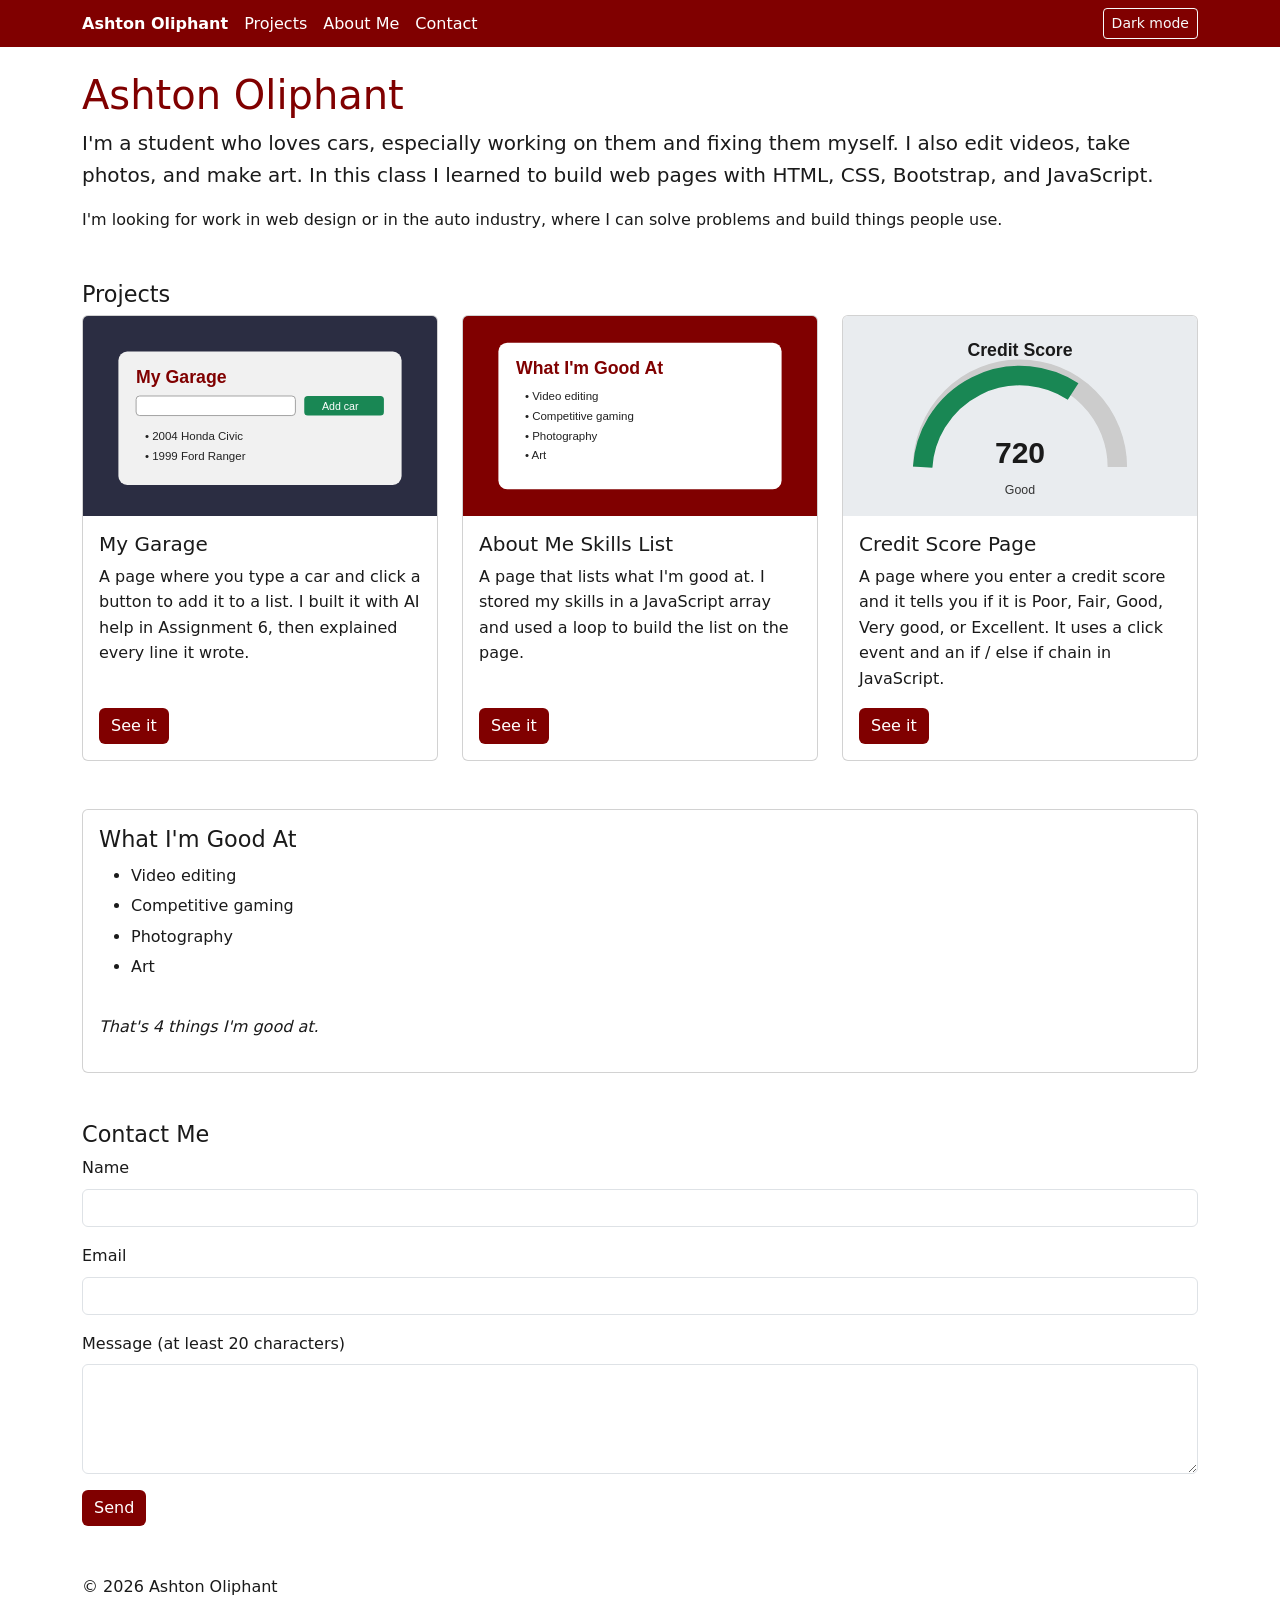
==== index.html @ 76360aa2 "Add files via upload" ====
<!DOCTYPE html>
<html lang="en">
<head>
  <meta charset="UTF-8">
  <meta name="viewport" content="width=device-width, initial-scale=1">
  <title>Ashton Oliphant | Portfolio</title>
  <link rel="stylesheet"
  href="https://cdn.jsdelivr.net/npm/bootstrap@5.3.3/dist/css/bootstrap.min.css">
  <link rel="stylesheet" href="styles.css">
</head>
<body>
  <!-- Same nav on every page -->
  <nav class="site-nav">
    <div class="container d-flex flex-wrap align-items-center gap-3 py-2">
      <a class="nav-name" href="index.html">Ashton Oliphant</a>
      <a href="index.html#projects">Projects</a>
      <a href="about-me.html">About Me</a>
      <a href="index.html#contact">Contact</a>
      <button id="theme-btn" class="btn btn-sm btn-outline-light ms-auto" type="button">Dark mode</button>
    </div>
  </nav>

  <main class="container py-4">
    <!-- Profile -->
    <section id="profile" class="mb-5">
      <h1>Ashton Oliphant</h1>
      <p class="lead">I'm a student who loves cars, especially working on them and fixing them myself.
        I also edit videos, take photos, and make art. In this class I learned to build web pages with
        HTML, CSS, Bootstrap, and JavaScript.</p>
      <p>I'm looking for work in web design or in the auto industry, where I can solve problems
        and build things people use.</p>
    </section>

    <!-- Showcase: 1 column on a phone, 3 columns on a wide screen -->
    <section id="projects" class="mb-5">
      <h2>Projects</h2>
      <div class="row row-cols-1 row-cols-md-3 g-4">
        <div class="col">
          <article class="card h-100">
            <img src="garage.svg" class="card-img-top" alt="My Garage page with a text box, an Add car button, and a list of two cars">
            <div class="card-body d-flex flex-column">
              <h3 class="h5">My Garage</h3>
              <p>A page where you type a car and click a button to add it to a list. I built it with AI help in Assignment 6, then explained every line it wrote.</p>
              <a href="garage.html" class="btn btn-brand mt-auto align-self-start">See it</a>
            </div>
          </article>
        </div>
        <div class="col">
          <article class="card h-100">
            <img src="skills.svg" class="card-img-top" alt="About Me page with a list of four skills">
            <div class="card-body d-flex flex-column">
              <h3 class="h5">About Me Skills List</h3>
              <p>A page that lists what I'm good at. I stored my skills in a JavaScript array and used a loop to build the list on the page.</p>
              <a href="about-me.html" class="btn btn-brand mt-auto align-self-start">See it</a>
            </div>
          </article>
        </div>
        <div class="col">
          <article class="card h-100">
            <img src="credit.svg" class="card-img-top" alt="Credit score gauge showing a score of 720 rated Good">
            <div class="card-body d-flex flex-column">
              <h3 class="h5">Credit Score Page</h3>
              <p>A page where you enter a credit score and it tells you if it is Poor, Fair, Good, Very good, or Excellent. It uses a click event and an if / else if chain in JavaScript.</p>
              <a href="credit-score.html" class="btn btn-brand mt-auto align-self-start">See it</a>
            </div>
          </article>
        </div>
      </div>
    </section>

    <!-- My Assignment 5 list, still built by JavaScript from the array -->
    <section id="skills" class="card card-body mb-5">
      <h2>What I'm Good At</h2>
      <ul id="list"></ul>
      <p id="count" class="mt-3"></p>
    </section>

    <!-- Contact form -->
    <section id="contact" class="mb-5">
      <h2>Contact Me</h2>
      <form id="contact-form" novalidate>
        <div class="mb-3">
          <label for="name" class="form-label">Name</label>
          <input type="text" id="name" class="form-control" required>
        </div>
        <div class="mb-3">
          <label for="email" class="form-label">Email</label>
          <input type="email" id="email" class="form-control" required>
        </div>
        <div class="mb-3">
          <label for="message" class="form-label">Message (at least 20 characters)</label>
          <textarea id="message" class="form-control" rows="4" required></textarea>
          <p id="message-error" class="form-msg"></p>
        </div>
        <button type="submit" class="btn btn-brand">Send</button>
        <p id="thanks" class="form-msg mt-3"></p>
      </form>
    </section>

    <footer><p>&copy; 2026 Ashton Oliphant</p></footer>
  </main>

  <script src="script.js"></script>

  <!--
  Assignment 7:
  1. The design principle I fixed, and what I changed: Alignment. My project cards had different
     heights and the buttons did not line up, so I gave every card h-100 and put them in a
     Bootstrap row, so the cards line up in one row on a wide screen and stack in one column on a phone.
  2. The tools and AI I used: VS Code, Live Server, Bootstrap 5, GitHub Desktop, Cloudflare,
     and Claude (AI) to help write and check my code.
  -->
</body>
</html>
---- styles.css ----
* { box-sizing: border-box; }

/* All my colors live here */
:root {
  --brand: #800000;
  --text: #1a1a1a;
  --bg: #ffffff;
  --card-bg: #ffffff;
  --nav-bg: #800000;
  --nav-text: #ffffff;
  --error: #b00020;
  --success: #146c43;
  --space: 1rem;
}

/* Dark mode: the button adds class="dark" to body, which swaps the colors */
body.dark {
  --brand: #ff8a8a;
  --text: #f1f1f1;
  --bg: #121212;
  --card-bg: #1f1f1f;
  --nav-bg: #2b0000;
  --error: #ff8a80;
  --success: #75d69c;
}

body {
  font-family: system-ui, sans-serif;
  line-height: 1.6;
  color: var(--text);
  background-color: var(--bg);
  margin: 0;
  overflow-x: hidden;
}

img { max-width: 100%; height: auto; }

h1 { color: var(--brand); }
h2 { font-size: 1.4rem; }

.site-nav { background-color: var(--nav-bg); }
.site-nav a { color: var(--nav-text); text-decoration: none; }
.site-nav a:hover { text-decoration: underline; }
.nav-name { font-weight: bold; }

.card {
  background-color: var(--card-bg);
  color: var(--text);
}

.form-control,
.form-control:focus {
  background-color: var(--card-bg);
  color: var(--text);
}

.btn-brand {
  background-color: var(--brand);
  color: var(--bg);
  border: none;
}
.btn-brand:hover { opacity: 0.85; color: var(--bg); }

.form-msg { margin: 0.25rem 0 0; }
.form-msg.error { color: var(--error); }
.form-msg.success { color: var(--success); }

#list li { padding: 0.15rem 0; }
#count { font-style: italic; }
.garage-input { max-width: 20rem; }
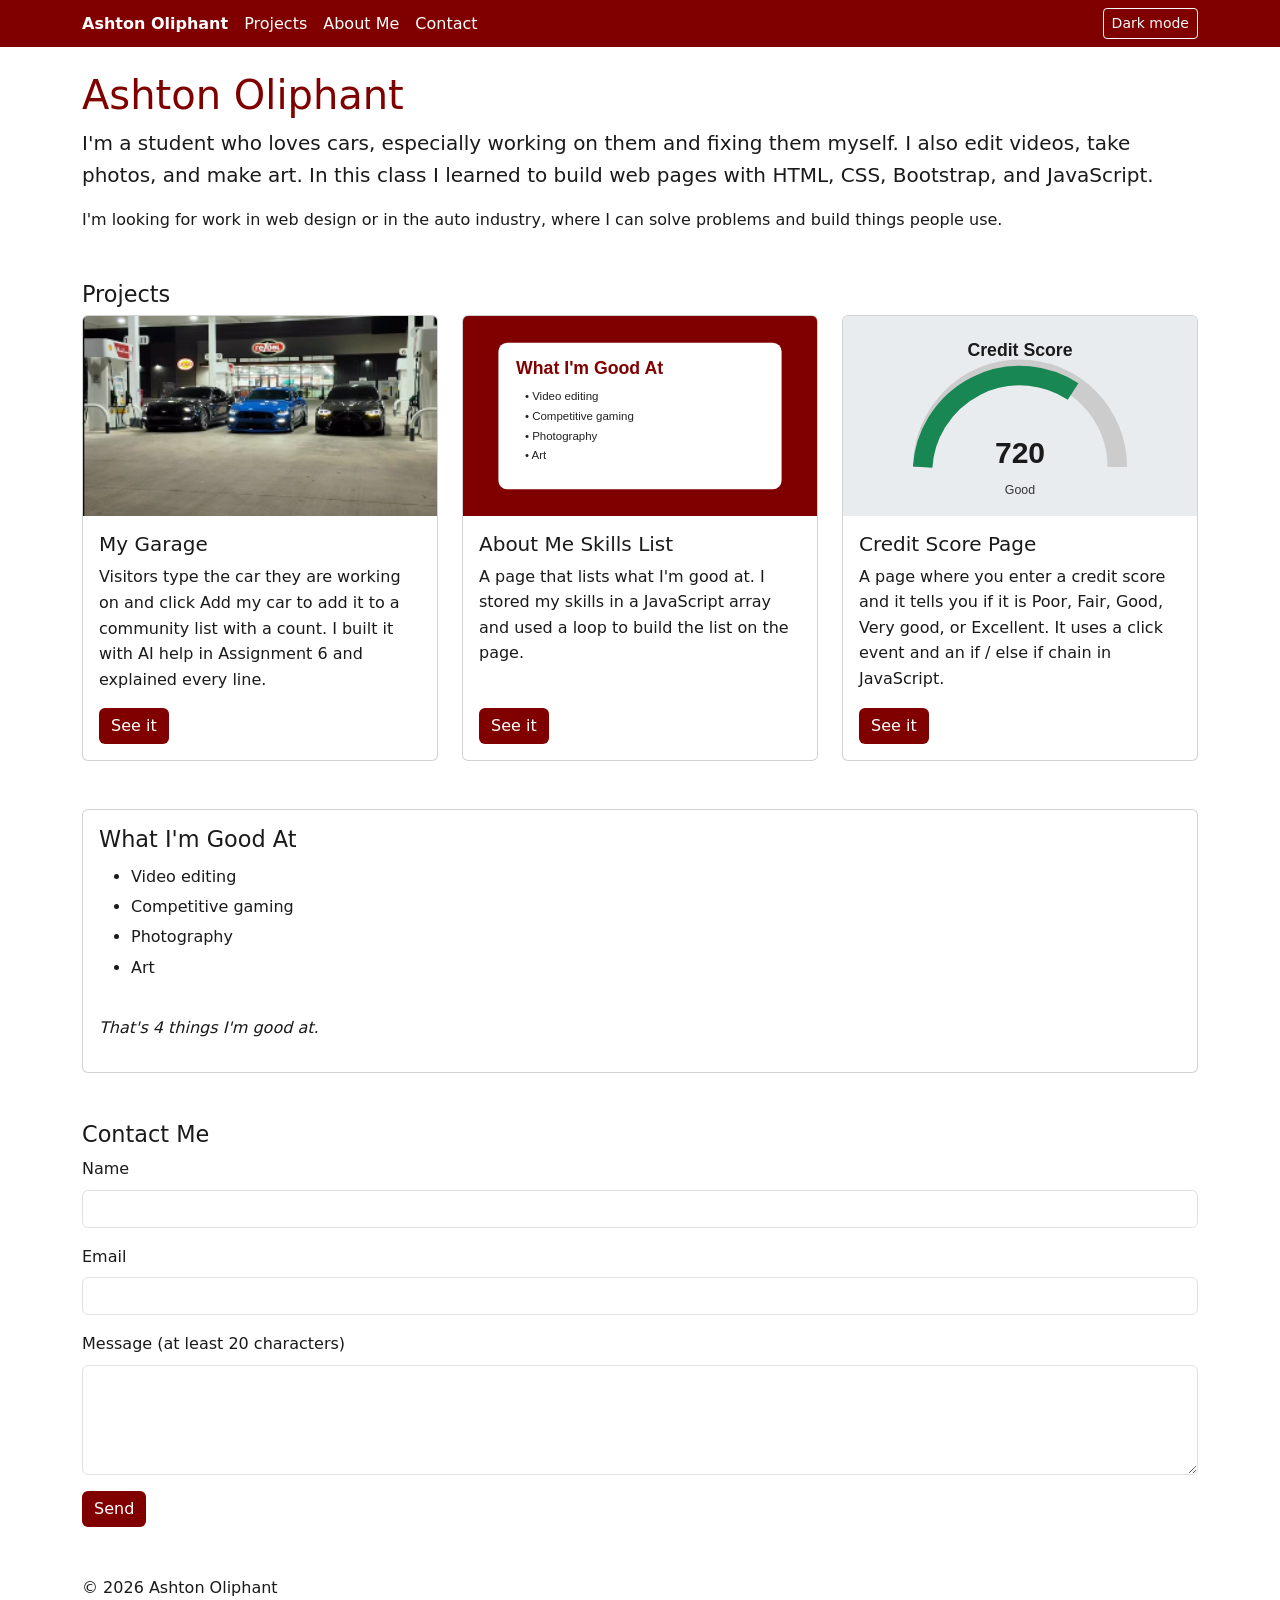
==== commit 572398f5: "Add files via upload" ====
--- a/index.html
+++ b/index.html
@@ -37,10 +37,10 @@
       <div class="row row-cols-1 row-cols-md-3 g-4">
         <div class="col">
           <article class="card h-100">
-            <img src="garage.svg" class="card-img-top" alt="My Garage page with a text box, an Add car button, and a list of two cars">
+            <img src="cars.png" class="card-img-top card-photo" alt="Three cars lined up at a gas station at night">
             <div class="card-body d-flex flex-column">
               <h3 class="h5">My Garage</h3>
-              <p>A page where you type a car and click a button to add it to a list. I built it with AI help in Assignment 6, then explained every line it wrote.</p>
+              <p>Visitors type the car they are working on and click Add my car to add it to a community list with a count. I built it with AI help in Assignment 6 and explained every line.</p>
               <a href="garage.html" class="btn btn-brand mt-auto align-self-start">See it</a>
             </div>
           </article>
@@ -107,7 +107,7 @@
   1. The design principle I fixed, and what I changed: Alignment. My project cards had different
      heights and the buttons did not line up, so I gave every card h-100 and put them in a
      Bootstrap row, so the cards line up in one row on a wide screen and stack in one column on a phone.
-  2. The tools and AI I used: VS Code, Live Server, Bootstrap 5, GitHub Desktop, Cloudflare,
+  2. The tools and AI I used: VS Code, Live Server, Bootstrap 5, GitHub, GitHub Pages (my host),
      and Claude (AI) to help write and check my code.
   -->
 </body>
--- a/styles.css
+++ b/styles.css
@@ -68,3 +68,4 @@
 #list li { padding: 0.15rem 0; }
 #count { font-style: italic; }
 .garage-input { max-width: 20rem; }
+.card-photo { height: 200px; object-fit: cover; }
